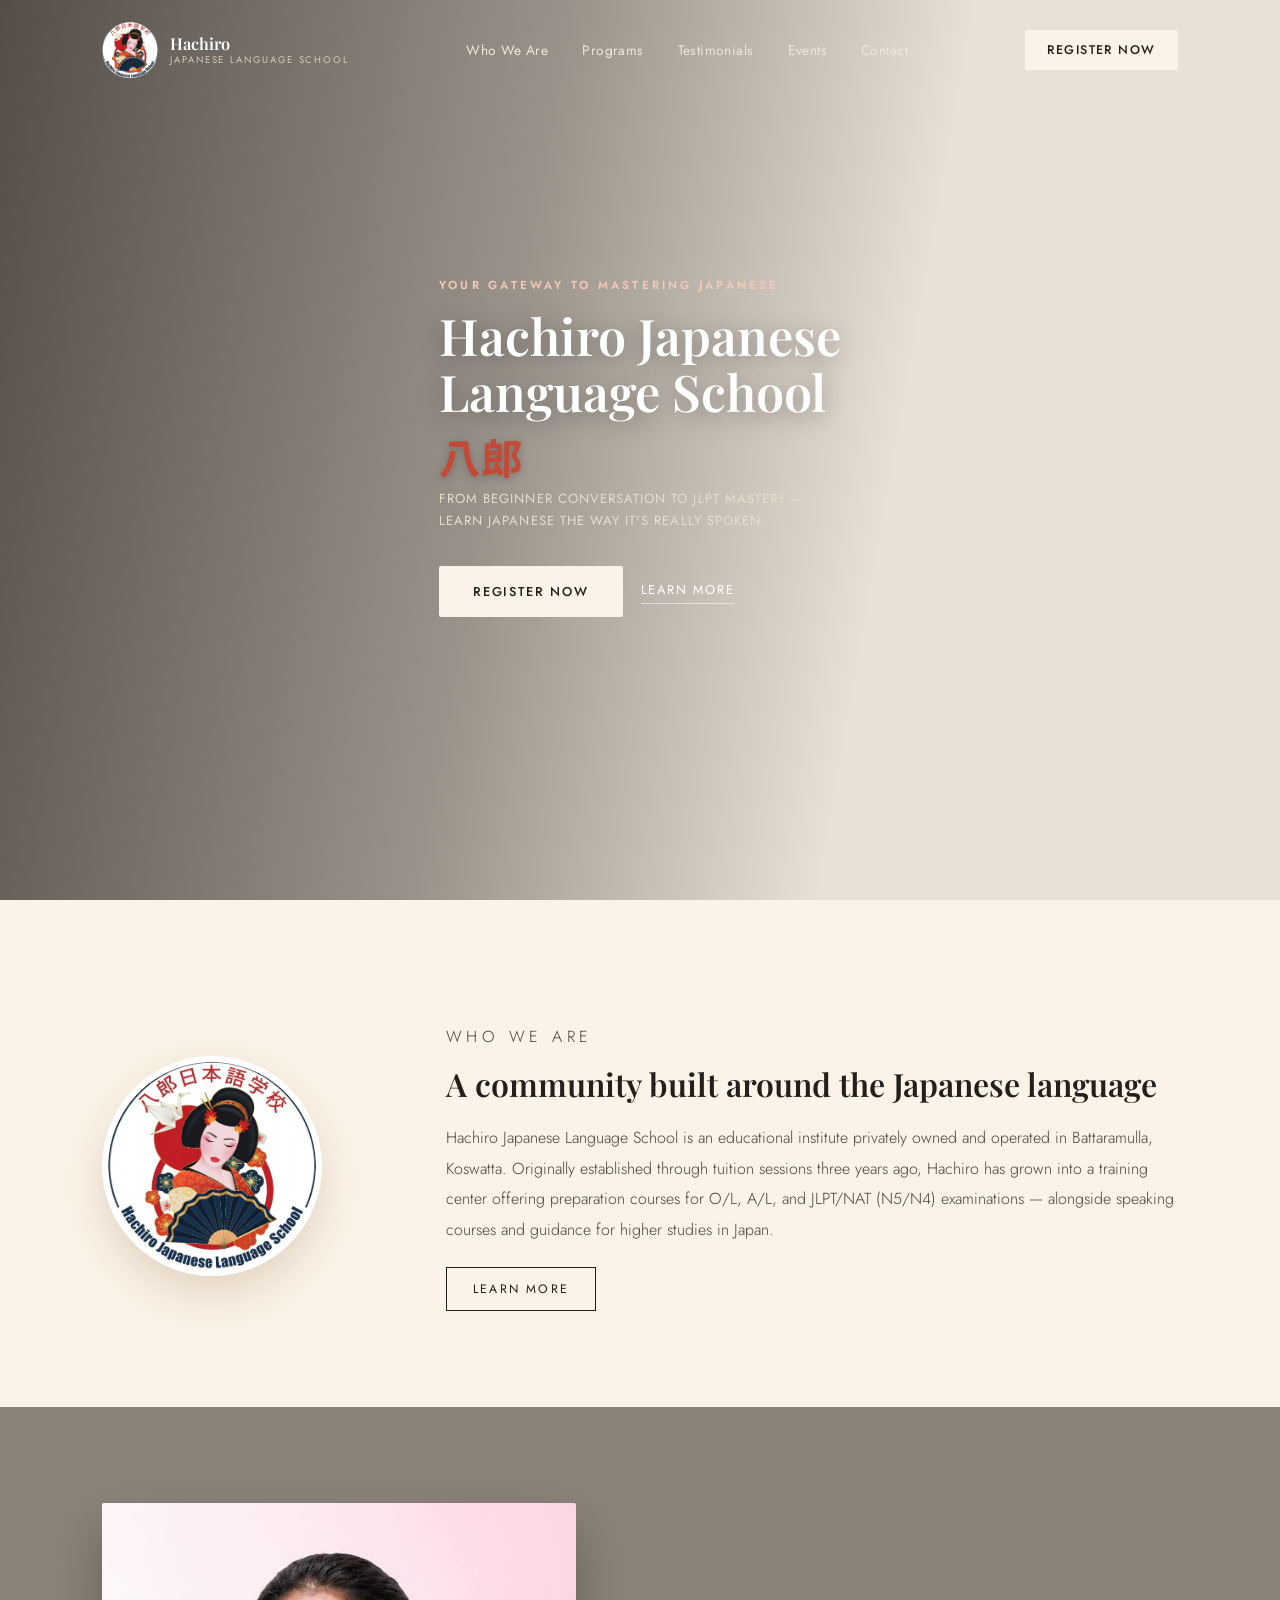
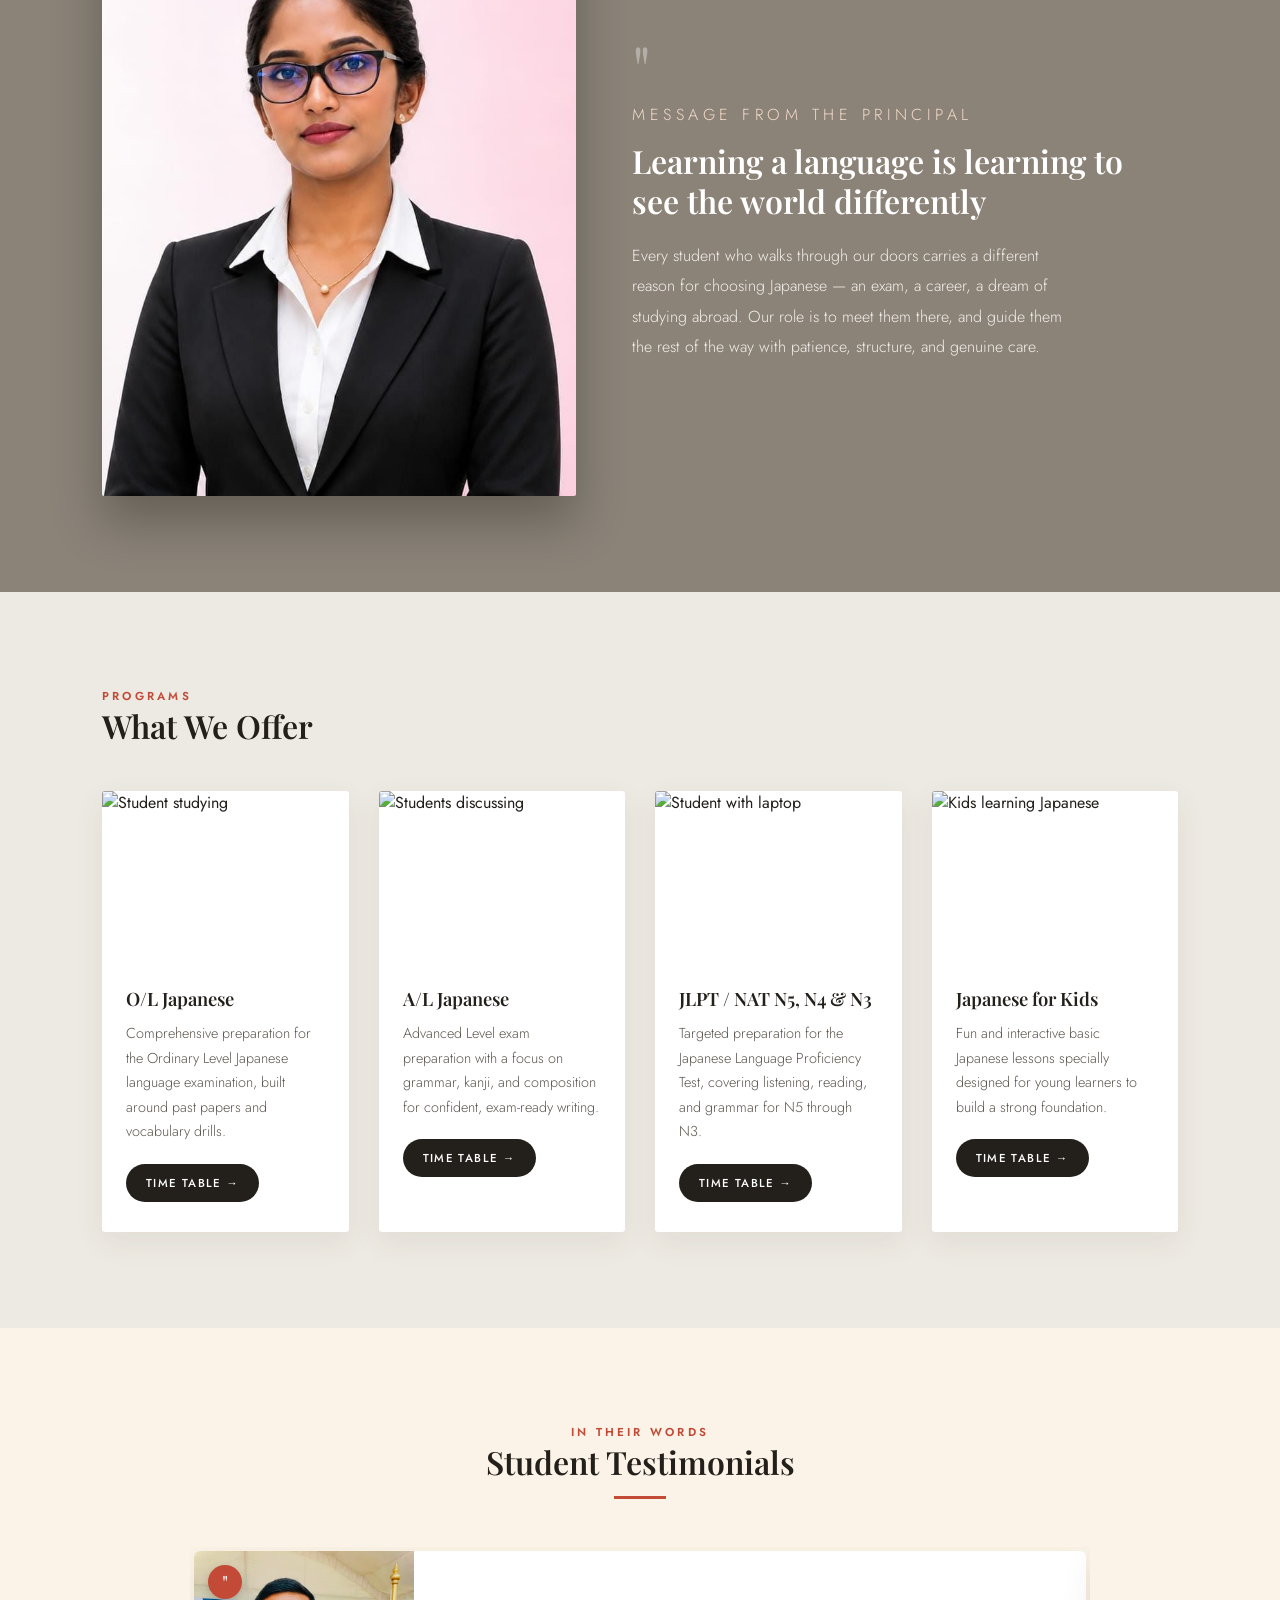
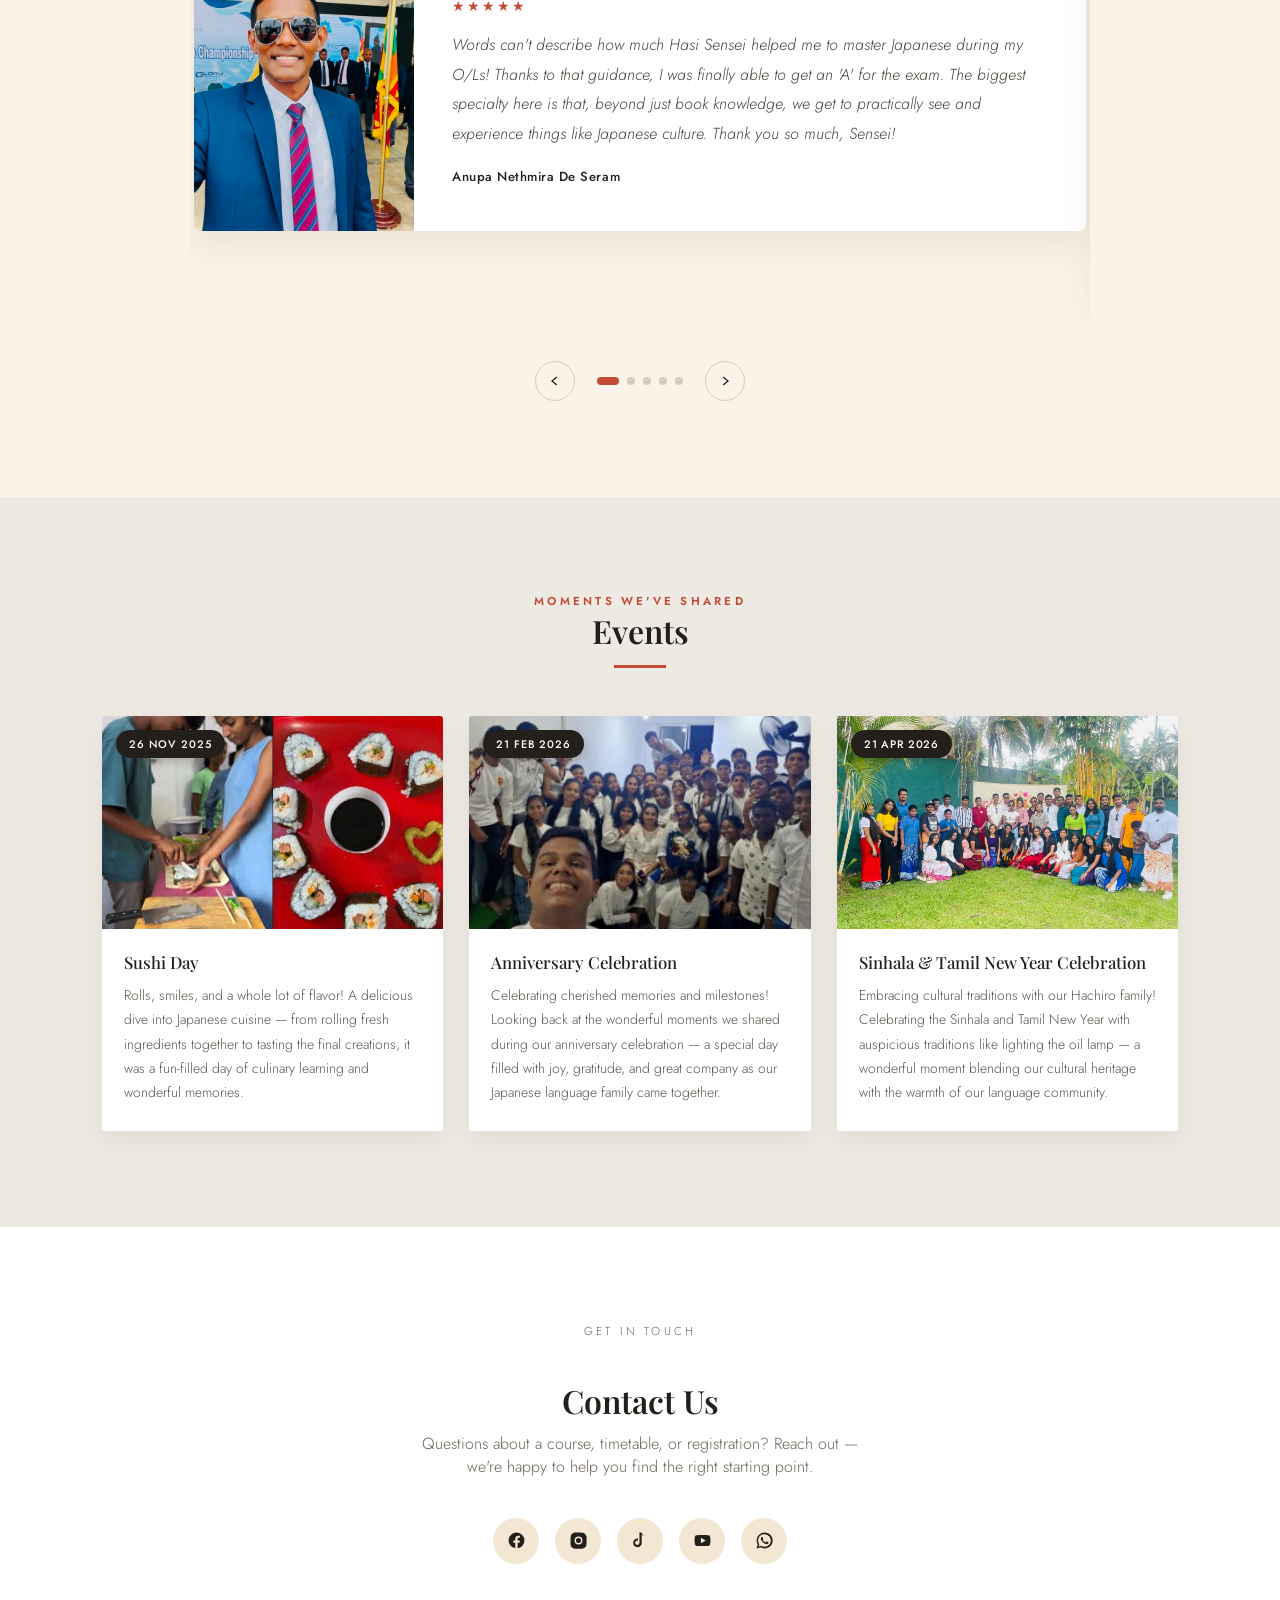
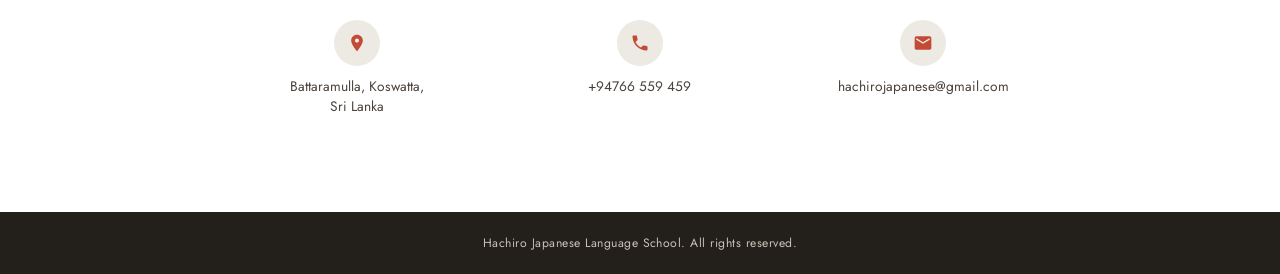
==== index.html @ 7bdf79fd "project restructure; added gitignore and README,fixed repo structure" ====
<!DOCTYPE html>
<html lang="en">
<head>
<meta charset="UTF-8">
<meta name="viewport" content="width=device-width, initial-scale=1.0">
<title>Hachiro Japanese Language School</title>
<link rel="preconnect" href="https://fonts.googleapis.com">
<link href="https://fonts.googleapis.com/css2?family=Playfair+Display:ital,wght@0,500;0,600;0,700;1,500&family=Jost:wght@300;400;500;600&family=Noto+Sans+JP:wght@500;700&display=swap" rel="stylesheet">
<link rel="stylesheet" href="./style.css">
</head>
<body>

<header class="site-nav" id="siteNav">
  <div class="nav-inner">
    <div class="brand">
      <img src="./assets/hachiroMainLogo.png" alt="Hachiro Japanese Language School logo" class="brand-mark">
      <div class="brand-name">Hachiro<span>Japanese Language School</span></div>
    </div>
    <nav class="links" id="navLinks">
      <a href="#who">Who We Are</a>
      <a href="#offer">Programs</a>
      <a href="#testimonials">Testimonials</a>
      <a href="#events">Events</a>
      <a href="#contact">Contact</a>
    </nav>
    <a href="https://forms.gle/F74Ctu3hUNLzT8oW6" target="_blank" rel="noopener" class="nav-cta">Register Now</a>
    <button class="burger" id="burgerBtn" aria-label="Toggle menu">
      <span></span><span></span><span></span>
    </button>
  </div>
</header>

<section class="hero">
  <div class="container hero-content">
    <p class="eyebrow">Your gateway to mastering japanese</p>
    <h1>Hachiro Japanese<br>Language School</h1>
    <div class="hero-jp">八郎</div>
    <p class="tag">From beginner conversation to JLPT mastery — learn Japanese the way it's really spoken.</p>
    <div class="hero-actions">
      <a href="https://forms.gle/F74Ctu3hUNLzT8oW6" target="_blank" rel="noopener" class="btn-primary">Register Now</a>
      <a href="#who" class="btn-ghost">Learn More</a>
    </div>
  </div>
</section>

<section class="who" id="who">
  <div class="container">
    <div class="who-grid reveal">
      <div class="who-portrait">
        <img src="./assets/hachiroMainLogo.png" alt="Japanese calligraphy fan artwork">
      </div>
      <div class="who-text">
        <p class="eyebrow">Who we are</p>
        <h2 style="margin:10px 0 18px;">A community built around the Japanese language</h2>
        <p>Hachiro Japanese Language School is an educational institute privately owned and operated in Battaramulla, Koswatta. Originally established through tuition sessions three years ago, Hachiro has grown into a training center offering preparation courses for O/L, A/L, and JLPT/NAT (N5/N4) examinations — alongside speaking courses and guidance for higher studies in Japan.</p>
        <a href="#offer" class="link-underline">Learn More</a>
      </div>
    </div>
  </div>
</section>

<section class="principal">
  <div class="container">
    <div class="principal-grid reveal">
      <div class="principal-photo">
        <img src="./assets/principle.jpeg" alt="Principal at her desk">
      </div>
      <div>
        <span class="quote-mark">"</span>
        <p class="eyebrow">Message from the principal</p>
        <h2>Learning a language is learning to see the world differently</h2>
        <p>Every student who walks through our doors carries a different reason for choosing Japanese — an exam, a career, a dream of studying abroad. Our role is to meet them there, and guide them the rest of the way with patience, structure, and genuine care.</p>
      </div>
    </div>
  </div>
</section>

<section class="offer" id="offer">
  <div class="container">
    <div class="offer-head reveal">
      <p class="eyebrow">Programs</p>
      <h2>What We Offer</h2>
    </div>
    <div class="offer-grid">
      <div class="offer-card reveal">
        <div class="img"><img src="https://images.unsplash.com/photo-1522202176988-66273c2fd55f?q=80&w=700&auto=format&fit=crop" alt="Student studying"></div>
        <div class="body">
          <h3>O/L Japanese</h3>
          <p>Comprehensive preparation for the Ordinary Level Japanese language examination, built around past papers and vocabulary drills.</p>
          <a href="#" class="pill-btn open-timetable" data-category="ol">Time Table →</a>
        </div>
      </div>
      <div class="offer-card reveal">
        <div class="img"><img src="https://images.unsplash.com/photo-1523240795612-9a054b0db644?q=80&w=700&auto=format&fit=crop" alt="Students discussing"></div>
        <div class="body">
          <h3>A/L Japanese</h3>
          <p>Advanced Level exam preparation with a focus on grammar, kanji, and composition for confident, exam-ready writing.</p>
          <a href="#" class="pill-btn open-timetable" data-category="al">Time Table →</a>
        </div>
      </div>
      <div class="offer-card reveal">
        <div class="img"><img src="https://images.unsplash.com/photo-1517842645767-c639042777db?q=80&w=700&auto=format&fit=crop" alt="Student with laptop"></div>
        <div class="body">
          <h3>JLPT / NAT N5, N4 & N3</h3>
          <p>Targeted preparation for the Japanese Language Proficiency Test, covering listening, reading, and grammar for N5 through N3.</p>
          <a href="#" class="pill-btn open-timetable" data-category="jlpt">Time Table →</a>
        </div>
      </div>
      <div class="offer-card reveal">
        <div class="img"><img src="https://images.unsplash.com/photo-1544776193-352d25ca82cd?q=80&w=700&auto=format&fit=crop" alt="Kids learning Japanese"></div>
        <div class="body">
          <h3>Japanese for Kids</h3>
          <p>Fun and interactive basic Japanese lessons specially designed for young learners to build a strong foundation.</p>
          <a href="#" class="pill-btn open-timetable" data-category="kids">Time Table →</a>
        </div>
      </div>
    </div>
  </div>
</section>

<section class="testi-section" id="testimonials">
  <div class="container">
    <div class="section-head reveal">
      <p class="eyebrow">In their words</p>
      <h2>Student Testimonials</h2>
    </div>
    <div class="testi-carousel reveal">
      <div class="testi-track-wrap">
        <div class="testi-track" id="testiTrack">

          <div class="testi-slide">
            <div class="testi-card">
              <div class="testi-photo">
                <img src="./assets/person1.jpeg" alt="Photo of Hasitha, former O/L student">
                <div class="testi-quote-mark">"</div>
              </div>
              <div class="testi-content">
                <div class="testi-stars">★★★★★</div>
                <p>Words can't describe how much Hasi Sensei helped me to master Japanese during my O/Ls! Thanks to that guidance, I was finally able to get an 'A' for the exam. The biggest specialty here is that, beyond just book knowledge, we get to practically see and experience things like Japanese culture. Thank you so much, Sensei!</p>
                <div class="who-line">Anupa Nethmira De Seram</div>
              </div>
            </div>
          </div>

          <div class="testi-slide">
            <div class="testi-card">
              <div class="testi-photo">
                <img src="./assets/person2.jpeg">
                <div class="testi-quote-mark">"</div>
              </div>
              <div class="testi-content">
                <div class="testi-stars">★★★★★</div>
                <p>When I first joined the class, I already knew a little Japanese. But with Hasi Sensei’s guidance, I realized how much more there was to learn. Thanks to Sensei’s support, I was able to pass my Japanese exam successfully. <br>

Sensei taught us not only Japanese, but also guided us through life and showed us the path toward our dreams and future. I’m truly grateful for all the support, guidance, and encouragement you gave us. <br>

Thank you so much, Hasi Sensei. I’ll always be grateful for everything you taught me.</p>
                <div class="who-line">Dilmi Abhimani</div>
              </div>
            </div>
          </div>

          <div class="testi-slide">
            <div class="testi-card">
              <div class="testi-photo">
                <img src="./assets/person3.jpeg">
                <div class="testi-quote-mark">"</div>
              </div>
              <div class="testi-content">
                <div class="testi-stars">★★★★★</div>
                <p>I really enjoy learning Japanese at Hachiro Japanese Language School. The lessons are easy to understand, and the teacher explains everything clearly. I have improved my Japanese skills and confidence a lot</p>
                <div class="who-line">Dulanjalee Layanga</div>
              </div>
            </div>
          </div>

          <div class="testi-slide">
            <div class="testi-card">
              <div class="testi-photo">
                <img src="./assets/person4.jpeg">
                <div class="testi-quote-mark">"</div>
              </div>
              <div class="testi-content">
                <div class="testi-stars">★★★★★</div>
                <p>My name is Binuki Yasara. Last year, I studied Japanese at Hachiro Japanese Center , and now I am in my second year at a Japanese language school in Japan.
Hachiro Japanese Center was the foundation of my Japanese learning. Although I studied there for only about four months, Sandeepa Sensei taught me everything from the Japanese alphabets to JLPT exam preparation.
Sensei supported and encouraged me a lot before I came to Japan. I am truly grateful to Hachiro Japanese Center and especially to Sandipa Sensei. I believe that the foundation I built there has helped me come this far today.</p>
                <div class="who-line">T.L.Binuki Yasara</div>
              </div>
            </div>
          </div>

          <div class="testi-slide">
            <div class="testi-card">
              <div class="testi-photo">
                <img src="./assets/person5.jpeg">
                <div class="testi-quote-mark">"</div>
              </div>
              <div class="testi-content">
                <div class="testi-stars">★★★★★</div>
                <p>I started learning Japanese at Hachiro Japanese School, and I’m very grateful for the support and guidance I received throughout my studies.

With the excellent teaching and continuous guidance from Hachiro Japanese School, I was able to successfully pass both the JLPT N5 and N4 examinations. 

Now, I’m in Japan continuing my Japanese language studies at a Japanese language school. 

I’m truly thankful to Hachiro Japanese School and Hasi Sensei for helping me build a strong foundation in Japanese and supporting me on my journey to Japan.
I highly recommend Hachiro Japanese School to anyone who wants to learn Japanese and achieve their goals. 
Thank you, Hachiro Japanese School!</p>
                <div class="who-line">Sadeesa Udarshana Perera</div>
              </div>
            </div>
          </div>

        </div>
      </div>
      <div class="testi-controls">
        <div class="testi-arrows">
          <button id="testiPrev" aria-label="Previous testimonial"><svg viewBox="0 0 24 24"><path d="M15.4 6.6 9 12l6.4 5.4-1.3 1.5L6 12l8.1-6.9z"/></svg></button>
        </div>
        <div class="testi-dots" id="testiDots"></div>
        <div class="testi-arrows">
          <button id="testiNext" aria-label="Next testimonial"><svg viewBox="0 0 24 24"><path d="M8.6 17.4 15 12 8.6 6.6l1.3-1.5L18 12l-8.1 6.9z"/></svg></button>
        </div>
      </div>
    </div>
  </div>
</section>

<section class="events-section" id="events">
  <div class="container">
    <div class="section-head reveal">
      <p class="eyebrow">Moments we've shared</p>
      <h2>Events</h2>
    </div>
    <div class="events-grid">
      <div class="event-card reveal">
        <div class="img">
          <img src="./assets/event-sushiday.jpeg" alt="Students preparing sushi together at Sushi Day">
          <span class="event-date-badge">26 Nov 2025</span>
        </div>
        <div class="body">
          <h4>Sushi Day</h4>
          <p>Rolls, smiles, and a whole lot of flavor! A delicious dive into Japanese cuisine — from rolling fresh ingredients together to tasting the final creations, it was a fun-filled day of culinary learning and wonderful memories.</p>
        </div>
      </div>
      <div class="event-card reveal">
        <div class="img">
          <img src="./assets/event-anniversary.jpg" alt="Students and staff at the Hachiro anniversary celebration">
          <span class="event-date-badge">21 Feb 2026</span>
        </div>
        <div class="body">
          <h4>Anniversary Celebration</h4>
          <p>Celebrating cherished memories and milestones! Looking back at the wonderful moments we shared during our anniversary celebration — a special day filled with joy, gratitude, and great company as our Japanese language family came together.</p>
        </div>
      </div>
      <div class="event-card reveal">
        <div class="img">
          <img src="./assets/event-newyear.jpeg" alt="Students lighting the traditional oil lamp for Sinhala and Tamil New Year">
          <span class="event-date-badge">21 Apr 2026</span>
        </div>
        <div class="body">
          <h4>Sinhala &amp; Tamil New Year Celebration</h4>
          <p>Embracing cultural traditions with our Hachiro family! Celebrating the Sinhala and Tamil New Year with auspicious traditions like lighting the oil lamp — a wonderful moment blending our cultural heritage with the warmth of our language community.</p>
        </div>
      </div>
    </div>
  </div>
</section>

<section class="contact" id="contact">
  <div class="container reveal">
    <p class="eyebrow">Get in touch</p>
    <h2>Contact Us</h2>
    <p>Questions about a course, timetable, or registration? Reach out — we're happy to help you find the right starting point.</p>
    <div class="social-row">
      <a href="https://www.facebook.com/share/1DNqPf8hiS/" target="_blank" aria-label="Facebook"><svg viewBox="0 0 24 24"><path d="M22 12a10 10 0 1 0-11.6 9.9v-7H7.9V12h2.5V9.8c0-2.5 1.5-3.9 3.7-3.9 1.1 0 2.2.2 2.2.2v2.4h-1.3c-1.2 0-1.6.8-1.6 1.6V12h2.8l-.4 2.9h-2.4v7A10 10 0 0 0 22 12Z"/></svg></a>
      <a href="https://www.instagram.com/hachiro_japanese?utm_source=qr&igsh=eG5odmtneGNtcWcz" target="_blank" aria-label="Instagram"><svg viewBox="0 0 24 24"><path d="M12 2c2.7 0 3.1 0 4.1.1 1.1 0 1.8.2 2.5.5.7.3 1.2.6 1.8 1.2.6.6.9 1.1 1.2 1.8.3.7.5 1.4.5 2.5.1 1 .1 1.4.1 4.1s0 3.1-.1 4.1c0 1.1-.2 1.8-.5 2.5-.3.7-.6 1.2-1.2 1.8-.6.6-1.1.9-1.8 1.2-.7.3-1.4.5-2.5.5-1 .1-1.4.1-4.1.1s-3.1 0-4.1-.1c-1.1 0-1.8-.2-2.5-.5-.7-.3-1.2-.6-1.8-1.2-.6-.6-.9-1.1-1.2-1.8-.3-.7-.5-1.4-.5-2.5C2 15.1 2 14.7 2 12s0-3.1.1-4.1c0-1.1.2-1.8.5-2.5.3-.7.6-1.2 1.2-1.8.6-.6 1.1-.9 1.8-1.2.7-.3 1.4-.5 2.5-.5C8.9 2 9.3 2 12 2Zm0 5a5 5 0 1 0 0 10 5 5 0 0 0 0-10Zm0 8.2a3.2 3.2 0 1 1 0-6.4 3.2 3.2 0 0 1 0 6.4Zm5.2-8.4a1.2 1.2 0 1 1-2.4 0 1.2 1.2 0 0 1 2.4 0Z"/></svg></a>
      <a href="https://www.tiktok.com/@hachirojapanese?_r=1&_t=ZS-98xHoQ8eaIf" target="_blank" aria-label="TikTok"><svg viewBox="0 0 24 24"><path d="M16.6 5.8a4.3 4.3 0 0 1-3.1-1.6V15a5.4 5.4 0 1 1-4.7-5.4v2.7a2.7 2.7 0 1 0 1.9 2.6V2h2.6a4.3 4.3 0 0 0 3.3 3.6v2.5Z"/></svg></a>
      <a href="https://youtube.com/@hachirojapaneselanguageschool?si=ukZTpdj3NgLjt7-W" target="_blank" aria-label="YouTube"><svg viewBox="0 0 24 24"><path d="M22 12s0-3.2-.4-4.7a2.5 2.5 0 0 0-1.8-1.8C18.3 5 12 5 12 5s-6.3 0-7.8.5a2.5 2.5 0 0 0-1.8 1.8C2 8.8 2 12 2 12s0 3.2.4 4.7a2.5 2.5 0 0 0 1.8 1.8c1.5.5 7.8.5 7.8.5s6.3 0 7.8-.5a2.5 2.5 0 0 0 1.8-1.8c.4-1.5.4-4.7.4-4.7ZM10 15.5v-7l6 3.5-6 3.5Z"/></svg></a>
      <a href="https://wa.me/+94766559459" target="_blank" aria-label="WhatsApp"><svg viewBox="0 0 24 24"><path d="M12 2a10 10 0 0 0-8.6 15L2 22l5.2-1.4A10 10 0 1 0 12 2Zm0 18a8 8 0 0 1-4.1-1.1l-.3-.2-3 .8.8-2.9-.2-.3A8 8 0 1 1 12 20Zm4.4-6c-.2-.1-1.4-.7-1.6-.8-.2-.1-.4-.1-.5.1-.2.2-.6.8-.8 1-.1.2-.3.2-.5.1-.7-.3-1.4-.7-2-1.3-.6-.5-1-1.2-1.2-1.4-.1-.2 0-.4.1-.5l.4-.5c.1-.1.2-.3.2-.4.1-.2 0-.3 0-.4-.1-.1-.5-1.3-.7-1.8-.2-.4-.4-.4-.5-.4h-.5c-.2 0-.4.1-.6.3-.2.2-.8.8-.8 2s.9 2.3 1 2.4c.1.2 1.7 2.6 4.1 3.6.6.2 1 .4 1.4.5.6.2 1.1.2 1.5.1.5-.1 1.4-.6 1.6-1.1.2-.5.2-1 .1-1.1 0-.1-.2-.2-.4-.3Z"/></svg></a>
    </div>
    <div class="contact-info">
  <!-- Google Maps Direct Location Link -->
<a href="https://maps.google.com/?cid=13011850517094415102" target="_blank" rel="noopener noreferrer" class="item">
  <div class="icon">
    <svg viewBox="0 0 24 24" fill="currentColor">
      <path d="M12 2C8.13 2 5 5.13 5 9c0 5.25 7 13 7 13s7-7.75 7-13c0-3.87-3.13-7-7-7zm0 9.5c-1.38 0-2.5-1.12-2.5-2.5s1.12-2.5 2.5-2.5 2.5 1.12 2.5 2.5-1.12 2.5-2.5 2.5z"/>
    </svg>
  </div>
  <p>Battaramulla, Koswatta,<br>Sri Lanka</p>
</a>

  <!-- Direct Phone Call Link -->
  <a href="tel:+94700000000" class="item">
    <div class="icon"><svg viewBox="0 0 24 24" fill="currentColor">
        <path d="M6.62 10.79c1.44 2.83 3.76 5.14 6.59 6.59l2.2-2.2c.27-.27.67-.36 1.02-.24 1.12.37 2.33.57 3.57.57.55 0 1 .45 1 1V20c0 .55-.45 1-1 1-9.39 0-17-7.61-17-17 0-.55.45-1 1-1h3.5c.55 0 1 .45 1 1 0 1.25.2 2.45.57 3.57.11.35.03.74-.25 1.02l-2.2 2.2z"/>
      </svg></div>
    <p>+94766 559 459</p>
  </a>

  <!-- Email Link -->
  <a href="https://mail.google.com/mail/?view=cm&fs=1&to=hachirojapanese@gmail.com" target="_blank" rel="noopener noreferrer" class="item">
    <div class="icon"><svg viewBox="0 0 24 24" fill="currentColor">
        <path d="M20 4H4c-1.1 0-1.99.9-1.99 2L2 18c0 1.1.9 2 2 2h16c1.1 0 2-.9 2-2V6c0-1.1-.9-2-2-2zm0 4l-8 5-8-5V6l8 5 8-5v2z"/>
      </svg></div>
    <p>hachirojapanese@gmail.com</p>
  </a>
</div>
  </div>
</section>

<footer>
  Hachiro Japanese Language School. All rights reserved.
</footer>

<div class="modal-backdrop" id="timetableModal">
  <div class="modal modal-wide">
    <button class="close" id="closeTimetableModal">&times;</button>
    <h3 id="timetableModalTitle">Time Table</h3>
    <p id="timetableModalSubtitle">Find your class day and time below — see you in session!</p>
    <div class="timetable-grid" id="timetableModalGrid"></div>
  </div>
</div>

<script src="./script.js"></script>

</body>
</html>
---- style.css ----
:root{
    --cream:#FBF3E7;
    --cream-deep:#F3E6D3;
    --ink:#231F1B;
    --vermilion:#C34A36;
    --stone:#8B8378;
    --stone-light:#EDEAE3;
    --paper:#ffffff;
    --gold:#B8834A;
  }
  *{margin:0;padding:0;box-sizing:border-box;}
  html{scroll-behavior:smooth;}
  body{
    font-family:'Jost',sans-serif;
    color:var(--ink);
    background:var(--cream);
    overflow-x:hidden;
  }
  h1,h2,h3{font-family:'Playfair Display',serif;font-weight:600;}
  a{text-decoration:none;color:inherit;}
  img{max-width:100%;display:block;}
  .container{max-width:1140px;margin:0 auto;padding:0 32px;}
  .eyebrow{
    font-size:.72rem;letter-spacing:.28em;text-transform:uppercase;
    color:var(--vermilion);font-weight:600;
  }

  /* ===== NAV ===== */
  header.site-nav{
    position:fixed;top:0;left:0;right:0;z-index:100;
    background:rgba(35,31,27,0.0);
    transition:background .35s ease, box-shadow .35s ease, padding .35s ease;
    padding:22px 0;
  }
  header.site-nav.scrolled{
    background:rgba(35,31,27,0.92);
    backdrop-filter:blur(6px);
    padding:12px 0;
    box-shadow:0 6px 24px rgba(0,0,0,.12);
  }
  .nav-inner{
    display:flex;align-items:center;justify-content:space-between;
    max-width:1140px;margin:0 auto;padding:0 32px;
  }
  .brand{display:flex;align-items:center;gap:12px;color:#fff;}
  .brand-mark{
    height:56px;width:auto;
    object-fit:contain;
    flex-shrink:0;
  }
  .brand-name{font-family:'Playfair Display',serif;font-size:1.02rem;line-height:1.15;font-weight:600;}
  .brand-name span{display:block;font-family:'Jost',sans-serif;font-size:.6rem;letter-spacing:.2em;text-transform:uppercase;color:#D8CBBA;font-weight:400;margin-top:2px;}
  nav.links{display:flex;gap:34px;}
  nav.links a{
    color:#EFE7DA;font-size:.86rem;letter-spacing:.03em;position:relative;padding:4px 0;
  }
  nav.links a::after{
    content:"";position:absolute;left:0;bottom:-2px;width:0;height:1px;background:var(--vermilion);
    transition:width .25s ease;
  }
  nav.links a:hover::after{width:100%;}
  .nav-cta{
    background:var(--cream);color:var(--ink);
    padding:11px 22px;border-radius:2px;font-size:.78rem;letter-spacing:.12em;font-weight:500;
    text-transform:uppercase;
  }
  .burger{display:none;flex-direction:column;gap:5px;background:none;border:none;cursor:pointer;padding:6px;}
  .burger span{width:24px;height:2px;background:#fff;display:block;}

  /* ===== HERO ===== */
  .hero{
    position:relative;min-height:100vh;display:flex;align-items:center;
    padding-top:90px;
    background:
      linear-gradient(100deg, rgba(20,14,10,.72) 0%, rgba(20,14,10,.42) 40%, rgba(20,14,10,.08) 68%),
      url('https://images.unsplash.com/photo-1528360983277-13d401cdc186?q=80&w=1600&auto=format&fit=crop') center/cover no-repeat;
  }
  .hero-content{max-width:560px;color:#fff;}
  .hero-content .eyebrow{color:#F3C9B8;}
  .hero-content h1{
    font-size:clamp(2.2rem,4.4vw,3.15rem);
    line-height:1.12;margin:14px 0 4px;
    text-shadow:0 4px 24px rgba(0,0,0,.35);
  }
  .hero-jp{
    font-family:'Noto Sans JP',sans-serif;font-weight:700;
    font-size:2.6rem;color:var(--vermilion);
    margin:6px 0 2px;
    text-shadow:0 2px 10px rgba(0,0,0,.25);
  }
  .hero-content p.tag{
    font-size:.82rem;letter-spacing:.08em;text-transform:uppercase;
    color:#E9DCCB;margin-bottom:34px;max-width:400px;line-height:1.7;
  }
  .hero-actions{display:flex;gap:18px;align-items:center;flex-wrap:wrap;}
  .btn-primary{
    background:var(--cream);color:var(--ink);
    padding:16px 34px;border-radius:2px;
    font-size:.8rem;letter-spacing:.14em;font-weight:500;text-transform:uppercase;
    transition:transform .25s ease, background .25s ease;
    display:inline-block;
  }
  .btn-primary:hover{background:#fff;transform:translateY(-2px);}
  .btn-ghost{
    color:#fff;font-size:.8rem;letter-spacing:.14em;text-transform:uppercase;
    border-bottom:1px solid rgba(255,255,255,.55);padding-bottom:4px;
    transition:border-color .25s ease, opacity .25s ease;
  }
  .btn-ghost:hover{border-color:#fff;}

  /* ===== reveal ===== */
  .reveal{opacity:0;transform:translateY(28px);transition:opacity .8s ease, transform .8s ease;}
  .reveal.in{opacity:1;transform:none;}
  @media (prefers-reduced-motion: reduce){
    .reveal{opacity:1;transform:none;transition:none;}
    html{scroll-behavior:auto;}
  }

  /* ===== WHO WE ARE ===== */
  section{padding:96px 0;}
  .who{background:var(--cream);}
  .who-grid{
    display:grid;grid-template-columns:280px 1fr;gap:64px;align-items:center;margin-top:26px;
  }
  .who-portrait{
    width:220px;height:220px;border-radius:50%;overflow:hidden;
    border:6px solid var(--paper);box-shadow:0 18px 40px rgba(120,70,40,.18);
    background:var(--cream-deep);
  }
  .who-portrait img{width:100%;height:100%;object-fit:cover;}
  .who h2{font-size:2rem;margin-bottom:0;}
  .who-text p{font-size:1rem;line-height:1.9;color:#4A423B;font-weight:300;}
  .link-underline{
    display:inline-block;margin-top:22px;font-size:.76rem;letter-spacing:.18em;text-transform:uppercase;
    border:1px solid var(--ink);padding:12px 26px;transition:background .25s ease,color .25s ease;
  }
  .link-underline:hover{background:var(--ink);color:#fff;}

  /* ===== PRINCIPAL ===== */
  .principal{background:var(--stone);color:#fff;}
  .principal-grid{display:grid;grid-template-columns:1fr 1.15fr;gap:56px;align-items:center;}
  .principal-photo{
    aspect-ratio:4/5;overflow:hidden;border-radius:2px;
    box-shadow:0 26px 50px rgba(0,0,0,.28);
  }
  .principal-photo img{width:100%;height:100%;object-fit:cover;}
  .principal h2{font-size:2rem;color:#fff;margin:10px 0 20px;line-height:1.25;}
  .principal p{font-size:1rem;line-height:1.9;font-weight:300;color:#F2EFEA;max-width:440px;}
  .principal .eyebrow{color:#F3D9C9;}
  .quote-mark{font-family:'Playfair Display',serif;font-size:4rem;color:rgba(255,255,255,.35);line-height:1;}

  /* ===== OFFER ===== */
  .offer{background:var(--stone-light);}
  .offer-head{text-align:left;margin-bottom:44px;}
  .offer-head h2{font-size:2rem;}
  .offer-grid{display:grid;grid-template-columns:repeat(auto-fit,minmax(240px,1fr));gap:30px;}
  .offer-card{
    background:var(--paper);border-radius:3px;overflow:hidden;
    box-shadow:0 10px 30px rgba(80,60,40,.08);
    transition:transform .3s ease, box-shadow .3s ease;
  }
  .offer-card:hover{transform:translateY(-6px);box-shadow:0 20px 40px rgba(80,60,40,.14);}
  .offer-card .img{aspect-ratio:16/11;overflow:hidden;}
  .offer-card .img img{width:100%;height:100%;object-fit:cover;transition:transform .5s ease;}
  .offer-card:hover .img img{transform:scale(1.06);}
  .offer-card .body{padding:26px 24px 30px;}
  .offer-card h3{font-size:1.15rem;margin-bottom:10px;}
  .offer-card p{font-size:.9rem;line-height:1.7;color:#5B554D;font-weight:300;margin-bottom:20px;min-height:80px;}
  .pill-btn{
    display:inline-flex;align-items:center;gap:8px;
    background:var(--ink);color:#fff;
    padding:11px 20px;border-radius:30px;
    font-size:.72rem;letter-spacing:.12em;text-transform:uppercase;font-weight:500;
    transition:background .25s ease, gap .25s ease;
  }
  .pill-btn:hover{background:var(--vermilion);gap:12px;}

  /* ===== TIME TABLE ===== */
  .timetable{background:var(--cream);}
  .timetable .section-head{text-align:center;max-width:600px;margin:0 auto 48px;}
  .timetable .section-head h2{font-size:2rem;position:relative;padding-bottom:16px;}
  .timetable .section-head h2::after{
    content:"";position:absolute;left:50%;bottom:0;transform:translateX(-50%);
    width:52px;height:3px;background:var(--vermilion);
  }
  .timetable-grid{display:grid;grid-template-columns:repeat(2,1fr);gap:24px;}
  .timetable-card{
    background:var(--paper);border-radius:4px;padding:28px 26px;
    box-shadow:0 10px 28px rgba(80,60,40,.07);
  }
  .timetable-card h3{
    font-size:1.15rem;margin-bottom:16px;padding-bottom:14px;border-bottom:1px solid var(--stone-light);
    display:flex;align-items:center;gap:10px;
  }
  .timetable-card h3 .dot{width:8px;height:8px;border-radius:50%;background:var(--vermilion);flex-shrink:0;}
  .schedule-row{
    display:flex;align-items:center;justify-content:space-between;gap:14px;padding:10px 0;
  }
  .schedule-row + .schedule-row{border-top:1px dashed #E8DECC;}
  .schedule-day{font-size:.86rem;font-weight:500;color:var(--ink);}
  .schedule-time{
    font-size:.78rem;color:var(--vermilion);background:var(--cream-deep);
    padding:6px 12px;border-radius:20px;letter-spacing:.02em;white-space:nowrap;
  }

  /* ===== EVENT CARD (photo recap style) ===== */
  .event-card{
    background:var(--paper);border-radius:3px;overflow:hidden;
    box-shadow:0 10px 26px rgba(80,60,40,.07);
    transition:transform .3s ease, box-shadow .3s ease;
  }
  .event-card:hover{transform:translateY(-6px);box-shadow:0 20px 40px rgba(80,60,40,.13);}
  .event-card .img{position:relative;aspect-ratio:16/10;overflow:hidden;}
  .event-card .img img{width:100%;height:100%;object-fit:cover;transition:transform .5s ease;}
  .event-card:hover .img img{transform:scale(1.06);}
  .event-date-badge{
    position:absolute;top:14px;left:14px;
    background:var(--ink);color:#fff;
    padding:6px 13px;border-radius:20px;
    font-size:.68rem;letter-spacing:.08em;text-transform:uppercase;font-weight:500;
    box-shadow:0 4px 10px rgba(0,0,0,.2);
  }
  .event-card .body{padding:22px 22px 26px;}
  .event-card h4{font-size:1.05rem;margin-bottom:10px;font-weight:500;font-family:'Playfair Display',serif;}
  .event-card p{font-size:.87rem;line-height:1.75;color:#5B554D;font-weight:300;}

  /* ===== CONTACT ===== */
  .contact{background:var(--paper);text-align:center;}
  .contact h2{font-size:2rem;margin-bottom:10px;}
  .contact > .container > p{color:#6B6459;font-weight:300;max-width:440px;margin:0 auto 40px;}
  .social-row{display:flex;justify-content:center;gap:16px;margin-bottom:56px;}
  .social-row a{
    width:46px;height:46px;border-radius:50%;
    display:flex;align-items:center;justify-content:center;
    background:var(--cream-deep);color:var(--ink);
    transition:background .25s ease, color .25s ease, transform .25s ease;
  }
  .social-row a:hover{background:var(--vermilion);color:#fff;transform:translateY(-3px);}
  .social-row svg{width:19px;height:19px;fill:currentColor;}
  .contact-info{
    display:grid;grid-template-columns:repeat(3,1fr);gap:30px;max-width:820px;margin:0 auto;
  }
  .contact-info .item{display:flex;flex-direction:column;align-items:center;gap:10px;}
  .contact-info .icon{
    width:46px;height:46px;border-radius:50%;background:var(--stone-light);
    display:flex;align-items:center;justify-content:center;color:var(--vermilion);
  }
  .contact-info .icon svg{width:20px;height:20px;fill:currentColor;}
  .contact-info p{font-size:.86rem;color:#4A423B;font-weight:400;}

  footer{
    background:var(--ink);color:#C9C1B6;text-align:center;
    padding:22px 0;font-size:.76rem;letter-spacing:.04em;
  }

  form.register-form{
    display:flex;gap:12px;flex-wrap:wrap;margin-top:24px;
  }
  form.register-form input{
    flex:1;min-width:180px;padding:13px 16px;border:1px solid #ddd;border-radius:2px;
    font-family:'Jost',sans-serif;font-size:.88rem;
  }

  /* modal */
  .modal-backdrop{
    position:fixed;inset:0;background:rgba(20,14,10,.55);z-index:200;
    display:none;align-items:center;justify-content:center;padding:20px;
  }
  .modal-backdrop.open{display:flex;}
  .modal{
    background:#fff;max-width:420px;width:100%;padding:36px 32px;border-radius:4px;position:relative;
    max-height:88vh;overflow-y:auto;
  }
  .modal.modal-wide{max-width:760px;}
  .modal.modal-wide .timetable-grid{grid-template-columns:repeat(2,1fr);margin-top:22px;}
  .modal.modal-wide .timetable-card{box-shadow:none;border:1px solid var(--stone-light);padding:20px 20px;}
  .modal h3{font-size:1.4rem;margin-bottom:6px;}
  .modal p{font-size:.86rem;color:#6B6459;margin-bottom:20px;}
  .modal .close{
    position:absolute;top:14px;right:16px;background:none;border:none;font-size:1.3rem;cursor:pointer;color:#999;
  }
  .modal button.submit{
    margin-top:6px;width:100%;background:var(--ink);color:#fff;padding:13px;border:none;border-radius:2px;
    font-size:.8rem;letter-spacing:.12em;text-transform:uppercase;cursor:pointer;transition:background .2s ease;
  }
  .modal button.submit:hover{background:var(--vermilion);}
  .modal input, .modal select, .modal textarea{
    width:100%;padding:12px 14px;margin-bottom:12px;border:1px solid #ddd;border-radius:2px;
    font-family:'Jost',sans-serif;font-size:.88rem;color:var(--ink);background:#fff;
  }
  .modal select{appearance:none;background-image:url("data:image/svg+xml,%3Csvg xmlns='http://www.w3.org/2000/svg' width='12' height='8'%3E%3Cpath d='M1 1l5 5 5-5' stroke='%23888' stroke-width='1.5' fill='none'/%3E%3C/svg%3E");background-repeat:no-repeat;background-position:right 14px center;}
  .modal textarea{resize:vertical;font-family:'Jost',sans-serif;}
  .modal-success{text-align:center;padding:10px 0 4px;}
  .modal-success .check{
    width:56px;height:56px;border-radius:50%;background:var(--vermilion);color:#fff;
    display:flex;align-items:center;justify-content:center;margin:0 auto 18px;
  }
  .modal-success .check svg{width:26px;height:26px;fill:none;stroke:#fff;stroke-width:2.4;}

  /* scroll offset so fixed nav doesn't cover section titles */
  section, header.site-nav + * { scroll-margin-top: 96px; }
  #who, #offer, #testimonials, #events, #contact { scroll-margin-top: 96px; }

  /* ===== TESTIMONIAL CAROUSEL (full-width, photo + review) ===== */
  .testi-section{background:var(--cream);}
  .testi-section .section-head{text-align:center;max-width:600px;margin:0 auto 48px;}
  .testi-section .section-head h2{font-size:2rem;position:relative;padding-bottom:16px;}
  .testi-section .section-head h2::after{
    content:"";position:absolute;left:50%;bottom:0;transform:translateX(-50%);
    width:52px;height:3px;background:var(--vermilion);
  }
  .testi-carousel{position:relative;max-width:900px;margin:0 auto;}
  .testi-track-wrap{overflow:hidden;}
  .testi-track{display:flex;transition:transform .5s cubic-bezier(.65,0,.35,1);}
  .testi-slide{flex:0 0 100%;padding:4px;}
  .testi-card{
    background:var(--paper);border-radius:6px;
    box-shadow:0 14px 36px rgba(80,60,40,.09);
    display:grid;grid-template-columns:220px 1fr;overflow:hidden;min-height:280px;
  }
  .testi-photo{position:relative;background:var(--cream-deep);}
  .testi-photo img{width:100%;height:100%;object-fit:cover;}
  .testi-quote-mark{
    position:absolute;top:14px;left:14px;width:34px;height:34px;border-radius:50%;
    background:var(--vermilion);color:#fff;display:flex;align-items:center;justify-content:center;
    font-family:'Playfair Display',serif;font-size:1.3rem;box-shadow:0 4px 10px rgba(0,0,0,.2);
  }
  .testi-content{padding:36px 38px;display:flex;flex-direction:column;justify-content:center;}
  .testi-stars{color:var(--vermilion);font-size:.85rem;letter-spacing:2px;margin-bottom:14px;}
  .testi-content p{font-size:1rem;line-height:1.85;color:#4A423B;font-weight:300;font-style:italic;}
  .testi-content .who-line{
    margin-top:18px;font-size:.82rem;letter-spacing:.04em;color:var(--ink);
    font-style:normal;font-weight:500;
  }
  .testi-content .who-line span{
    display:block;font-size:.72rem;letter-spacing:.1em;text-transform:uppercase;
    color:var(--vermilion);font-weight:500;margin-top:2px;
  }
  .testi-controls{display:flex;align-items:center;justify-content:center;gap:22px;margin-top:26px;}
  .testi-dots{display:flex;gap:8px;}
  .testi-dots button{
    width:8px;height:8px;border-radius:50%;border:none;background:#D8CBBA;cursor:pointer;padding:0;
    transition:background .25s ease, width .25s ease;
  }
  .testi-dots button.active{background:var(--vermilion);width:22px;border-radius:5px;}
  .testi-arrows{display:flex;gap:10px;}
  .testi-arrows button{
    width:40px;height:40px;border-radius:50%;border:1px solid #D8CBBA;background:transparent;
    display:flex;align-items:center;justify-content:center;cursor:pointer;color:var(--ink);
    transition:background .25s ease, color .25s ease, border-color .25s ease;
  }
  .testi-arrows button:hover{background:var(--ink);color:#fff;border-color:var(--ink);}
  .testi-arrows svg{width:16px;height:16px;fill:currentColor;}

  /* ===== EVENTS (own full-width section) ===== */
  .events-section{background:var(--stone-light);}
  .events-section .section-head{text-align:center;max-width:600px;margin:0 auto 48px;}
  .events-section .section-head h2{font-size:2rem;position:relative;padding-bottom:16px;}
  .events-section .section-head h2::after{
    content:"";position:absolute;left:50%;bottom:0;transform:translateX(-50%);
    width:52px;height:3px;background:var(--vermilion);
  }
  .events-grid{display:grid;grid-template-columns:repeat(auto-fit,minmax(260px,1fr));gap:26px;}

  /* ===== responsive ===== */
  @media (max-width:860px){
    nav.links, .nav-cta{display:none;}
    .burger{display:flex;}
    .who-grid, .principal-grid{grid-template-columns:1fr;}
    .offer-grid, .events-grid, .timetable-grid{grid-template-columns:1fr;}
    .testi-card{grid-template-columns:1fr;}
    .testi-photo{height:220px;}
    .contact-info{grid-template-columns:1fr;}
    .principal-photo{max-width:320px;margin:0 auto;}
    .who-portrait{margin:0 auto;}
    section{padding:64px 0;}
    .modal.modal-wide{max-width:92vw;}
    .modal.modal-wide .timetable-grid{grid-template-columns:1fr;}
  }
  nav.links.mobile-open{
    display:flex;position:fixed;top:64px;left:0;right:0;background:rgba(20,14,10,.97);
    flex-direction:column;padding:28px 32px;gap:22px;z-index:99;
  }
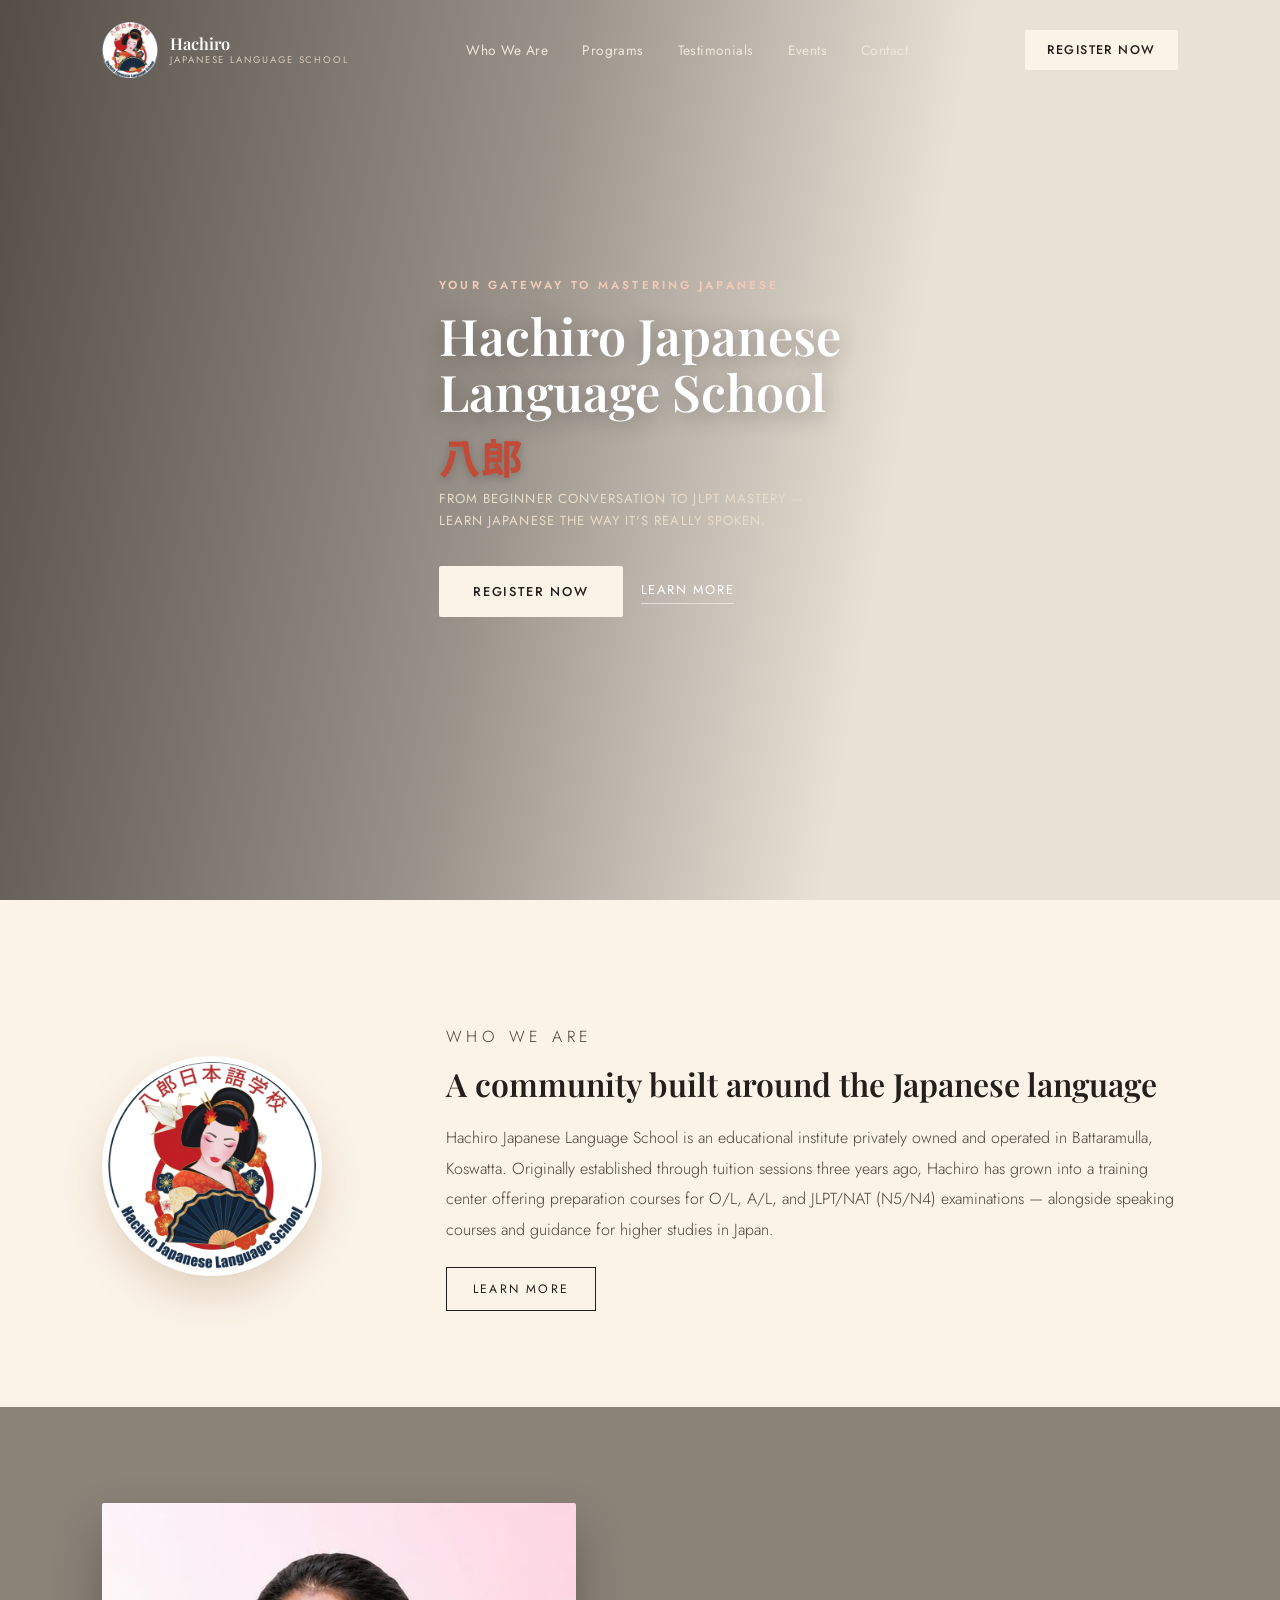
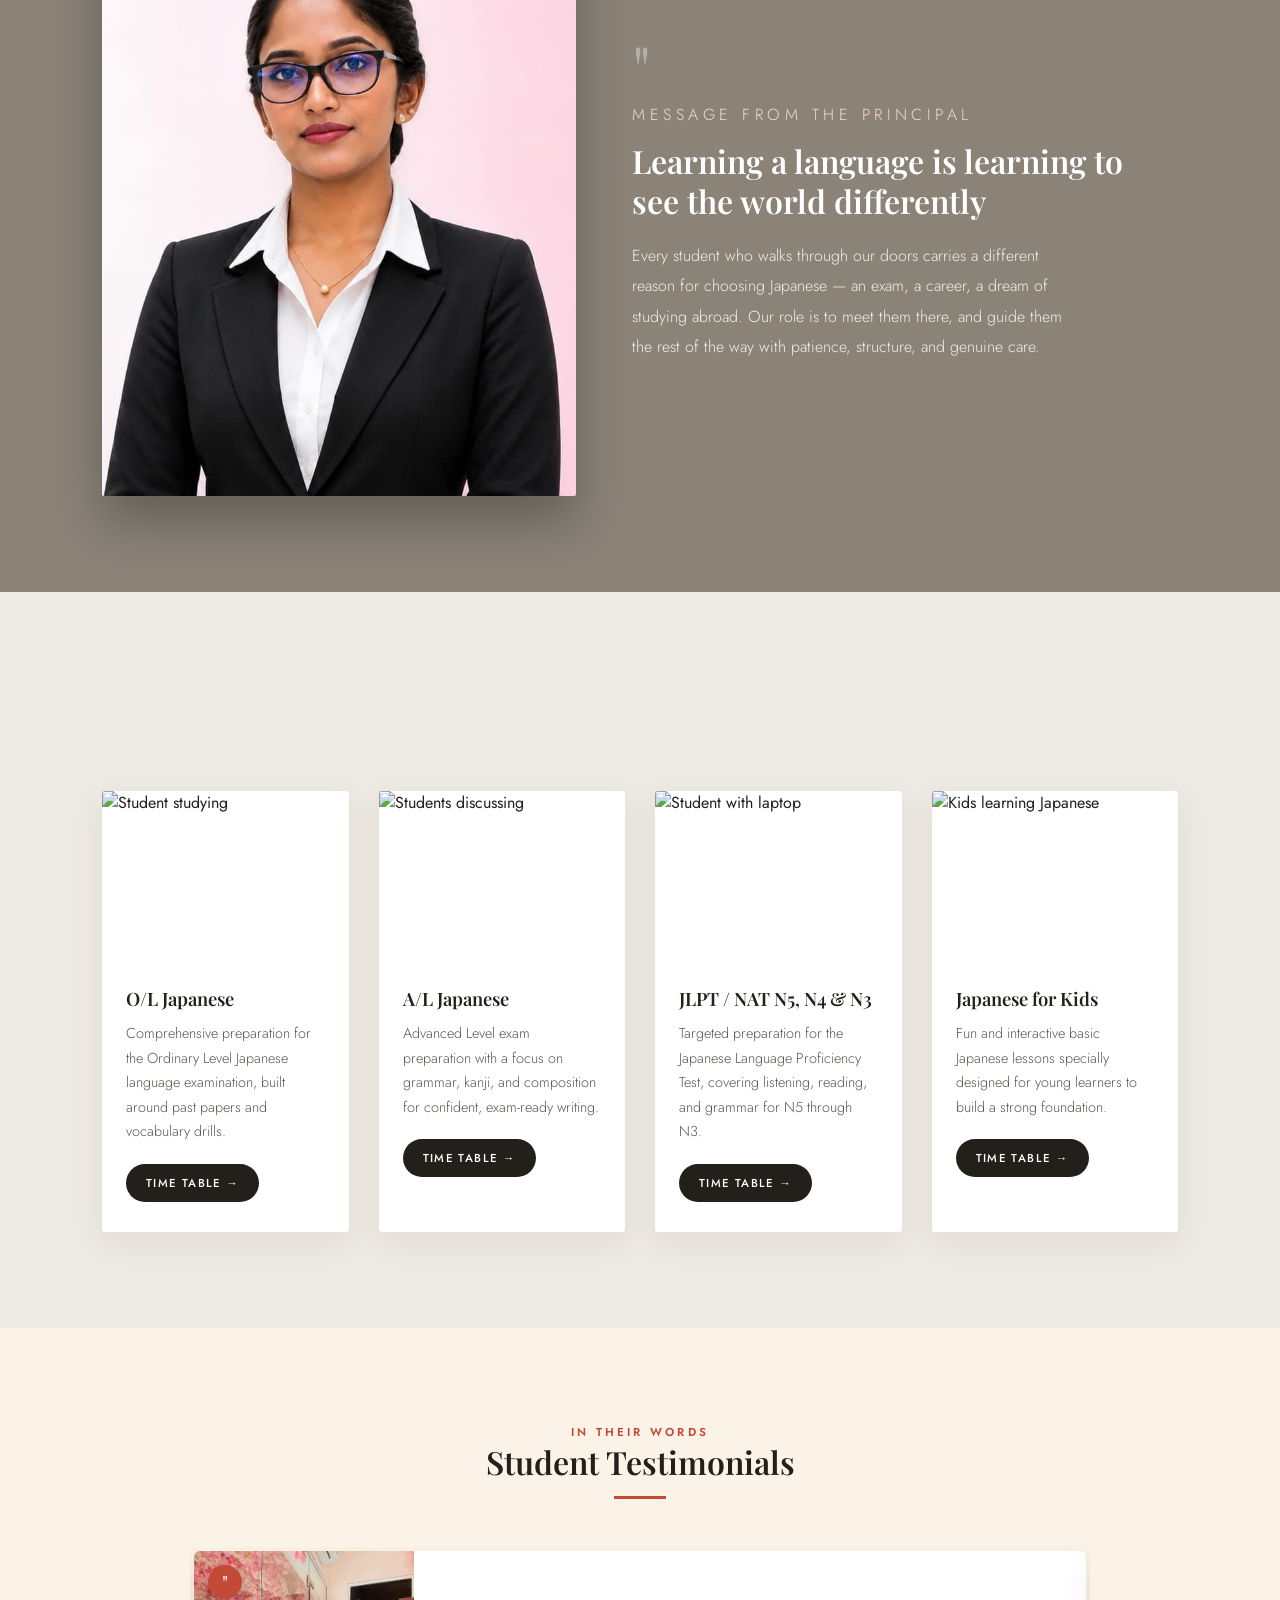
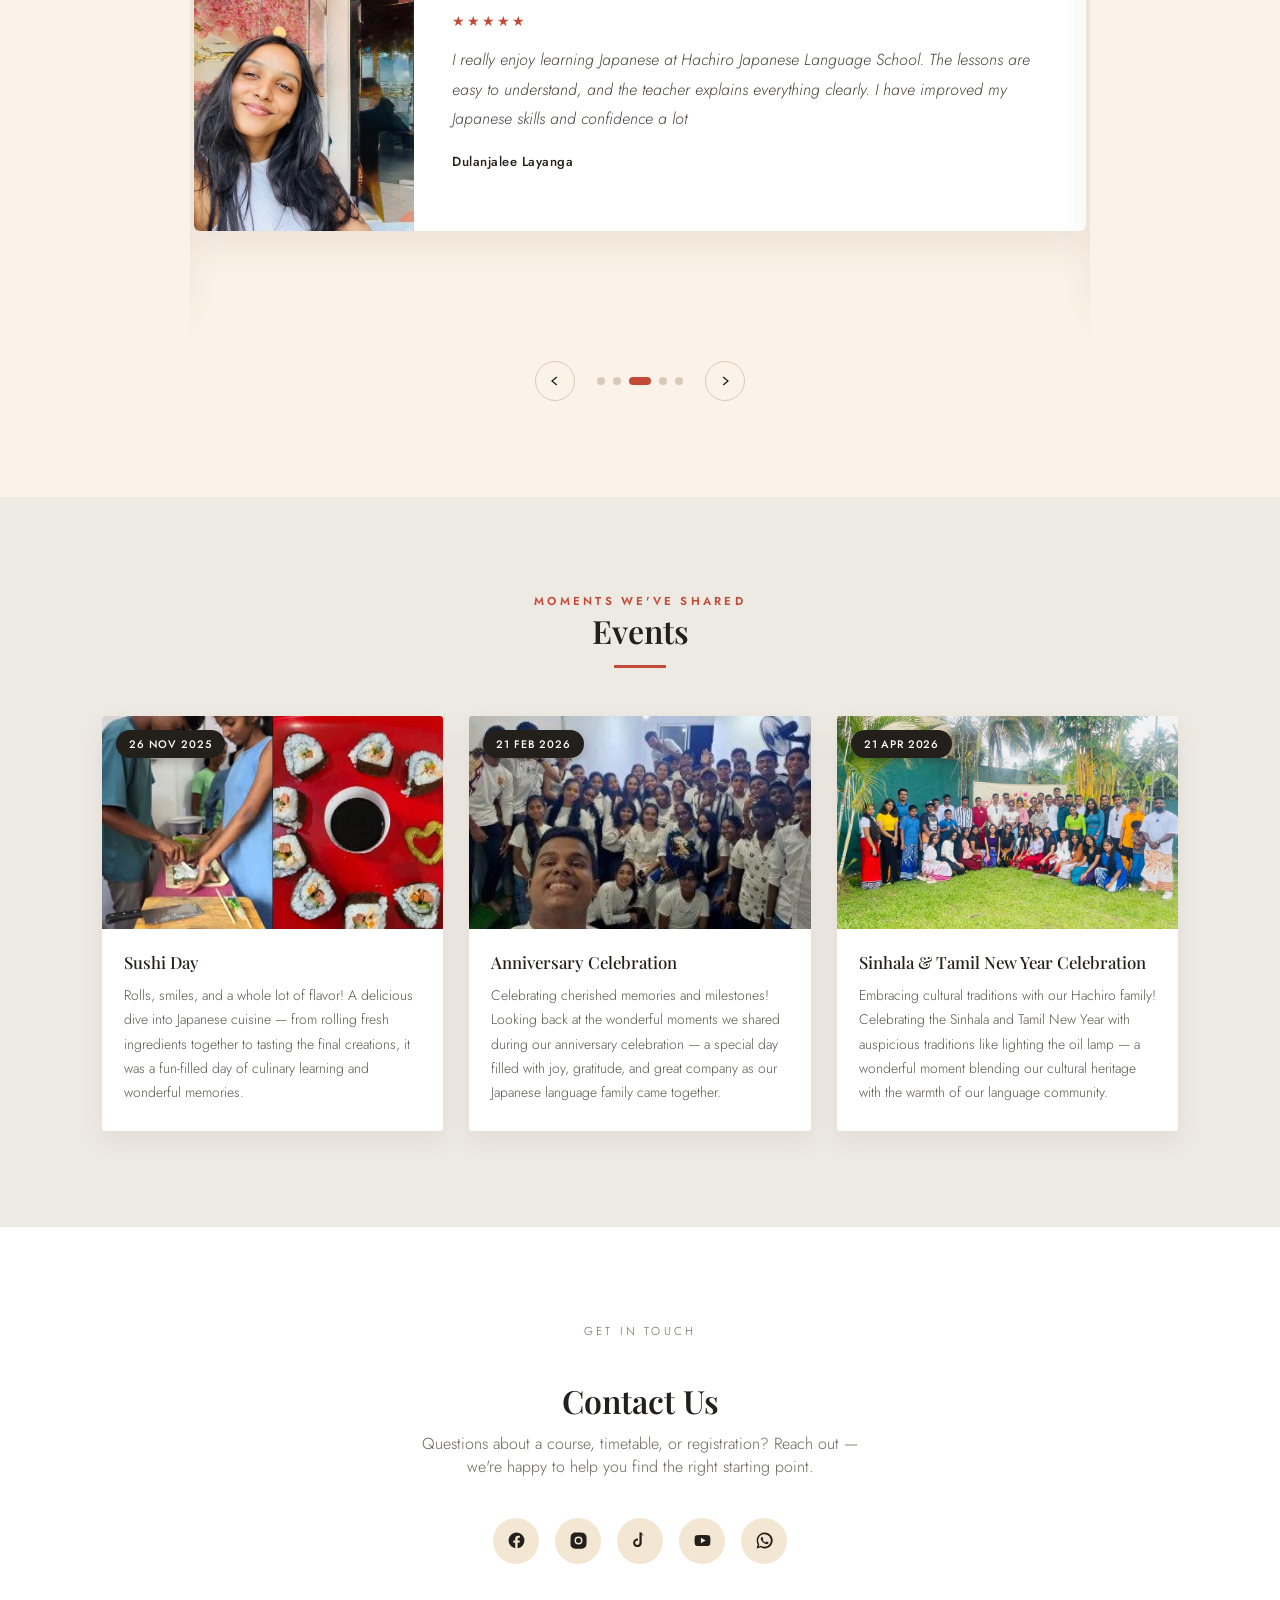
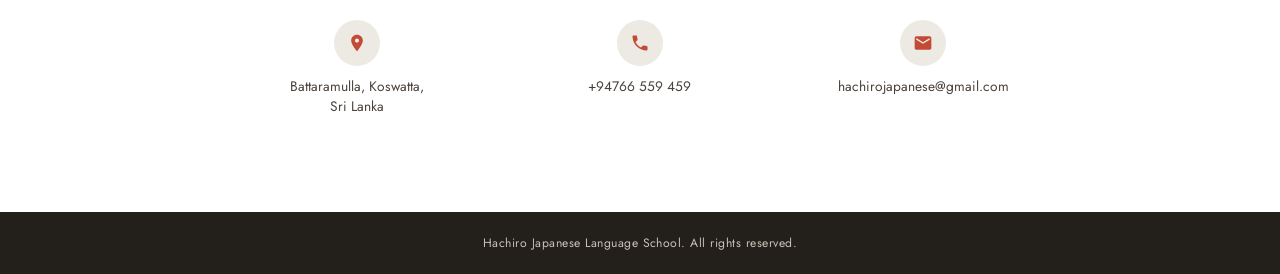
==== commit b20e2003: "Local SEO; Fav Icon added; Assets size reduced by 1MB; Faster load times" ====
--- a/index.html
+++ b/index.html
@@ -1,12 +1,58 @@
 <!DOCTYPE html>
 <html lang="en">
 <head>
+
+
 <meta charset="UTF-8">
 <meta name="viewport" content="width=device-width, initial-scale=1.0">
-<title>Hachiro Japanese Language School</title>
 <link rel="preconnect" href="https://fonts.googleapis.com">
 <link href="https://fonts.googleapis.com/css2?family=Playfair+Display:ital,wght@0,500;0,600;0,700;1,500&family=Jost:wght@300;400;500;600&family=Noto+Sans+JP:wght@500;700&display=swap" rel="stylesheet">
 <link rel="stylesheet" href="./style.css">
+
+<title>Hachiro Japanese Language School | O/L, A/L & JLPT Classes in Battaramulla</title>
+<meta name="description" content="Hachiro Japanese Language School in Battaramulla, Koswatta offers O/L, A/L, and JLPT/NAT (N5–N3) preparation, speaking courses, and guidance for studying in Japan. Enroll today.">
+<meta name="keywords" content="Japanese classes Sri Lanka, JLPT Battaramulla, O/L Japanese, A/L Japanese, learn Japanese Colombo, Hachiro Japanese">
+<link rel="canonical" href="https://hachirojapaneselanguageschool.live/">
+<link rel="icon" type="image/png" href="/assets/favicon.png">
+<meta name="robots" content="index, follow">
+
+<meta property="og:type" content="website">
+<meta property="og:title" content="Hachiro Japanese Language School">
+<meta property="og:description" content="O/L, A/L & JLPT Japanese classes in Battaramulla, Sri Lanka. From beginner conversation to JLPT mastery.">
+<meta property="og:image" content="https://hachirojapaneselanguageschool.live/assets/hachiroMainLogo.png">
+<meta property="og:url" content="https://hachirojapaneselanguageschool.live/">
+<meta property="og:locale" content="en_LK">
+<meta name="twitter:card" content="summary_large_image">
+<meta name="twitter:title" content="Hachiro Japanese Language School">
+<meta name="twitter:description" content="O/L, A/L & JLPT Japanese classes in Battaramulla, Sri Lanka.">
+<meta name="twitter:image" content="https://hachirojapaneselanguageschool.live/assets/hachiroMainLogo.png">
+
+<script type="application/ld+json">
+{
+  "@context": "https://schema.org",
+  "@type": "EducationalOrganization",
+  "name": "Hachiro Japanese Language School",
+  "url": "https://hachirojapaneselanguageschool.live/",
+  "logo": "https://hachirojapaneselanguageschool.live/assets/hachiroMainLogo.png",
+  "image": "https://hachirojapaneselanguageschool.live/assets/hachiroMainLogo.png",
+  "description": "Educational institute offering O/L, A/L, and JLPT/NAT (N5-N3) Japanese language preparation, speaking courses, and guidance for studying in Japan.",
+  "address": {
+    "@type": "PostalAddress",
+    "streetAddress": "Koswatta",
+    "addressLocality": "Battaramulla",
+    "addressCountry": "LK"
+  },
+  "telephone": "+94766559459",
+  "email": "hachirojapanese@gmail.com",
+  "sameAs": [
+    "https://www.facebook.com/share/1DNqPf8hiS/",
+    "https://www.instagram.com/hachiro_japanese",
+    "https://www.tiktok.com/@hachirojapanese",
+    "https://youtube.com/@hachirojapaneselanguageschool"
+  ]
+}
+</script>
+
 </head>
 <body>
 
@@ -145,7 +191,7 @@
           <div class="testi-slide">
             <div class="testi-card">
               <div class="testi-photo">
-                <img src="./assets/person2.jpeg">
+                <img src="./assets/person2.jpeg" alt="Photo of Dilmi, former O/L student">
                 <div class="testi-quote-mark">"</div>
               </div>
               <div class="testi-content">
@@ -163,7 +209,7 @@
           <div class="testi-slide">
             <div class="testi-card">
               <div class="testi-photo">
-                <img src="./assets/person3.jpeg">
+                <img src="./assets/person3.jpeg" alt="Photo of Dulanjalee, former O/L student">
                 <div class="testi-quote-mark">"</div>
               </div>
               <div class="testi-content">
@@ -177,7 +223,7 @@
           <div class="testi-slide">
             <div class="testi-card">
               <div class="testi-photo">
-                <img src="./assets/person4.jpeg">
+                <img src="./assets/person4.jpeg" alt="Photo of Binuki, former O/L student">
                 <div class="testi-quote-mark">"</div>
               </div>
               <div class="testi-content">
@@ -193,7 +239,7 @@
           <div class="testi-slide">
             <div class="testi-card">
               <div class="testi-photo">
-                <img src="./assets/person5.jpeg">
+                <img src="./assets/person5.jpeg" alt="Photo of Sadeesa, former O/L student">
                 <div class="testi-quote-mark">"</div>
               </div>
               <div class="testi-content">
@@ -292,7 +338,7 @@
 </a>
 
   <!-- Direct Phone Call Link -->
-  <a href="tel:+94700000000" class="item">
+  <a href="tel:+94766559459" class="item">
     <div class="icon"><svg viewBox="0 0 24 24" fill="currentColor">
         <path d="M6.62 10.79c1.44 2.83 3.76 5.14 6.59 6.59l2.2-2.2c.27-.27.67-.36 1.02-.24 1.12.37 2.33.57 3.57.57.55 0 1 .45 1 1V20c0 .55-.45 1-1 1-9.39 0-17-7.61-17-17 0-.55.45-1 1-1h3.5c.55 0 1 .45 1 1 0 1.25.2 2.45.57 3.57.11.35.03.74-.25 1.02l-2.2 2.2z"/>
       </svg></div>
